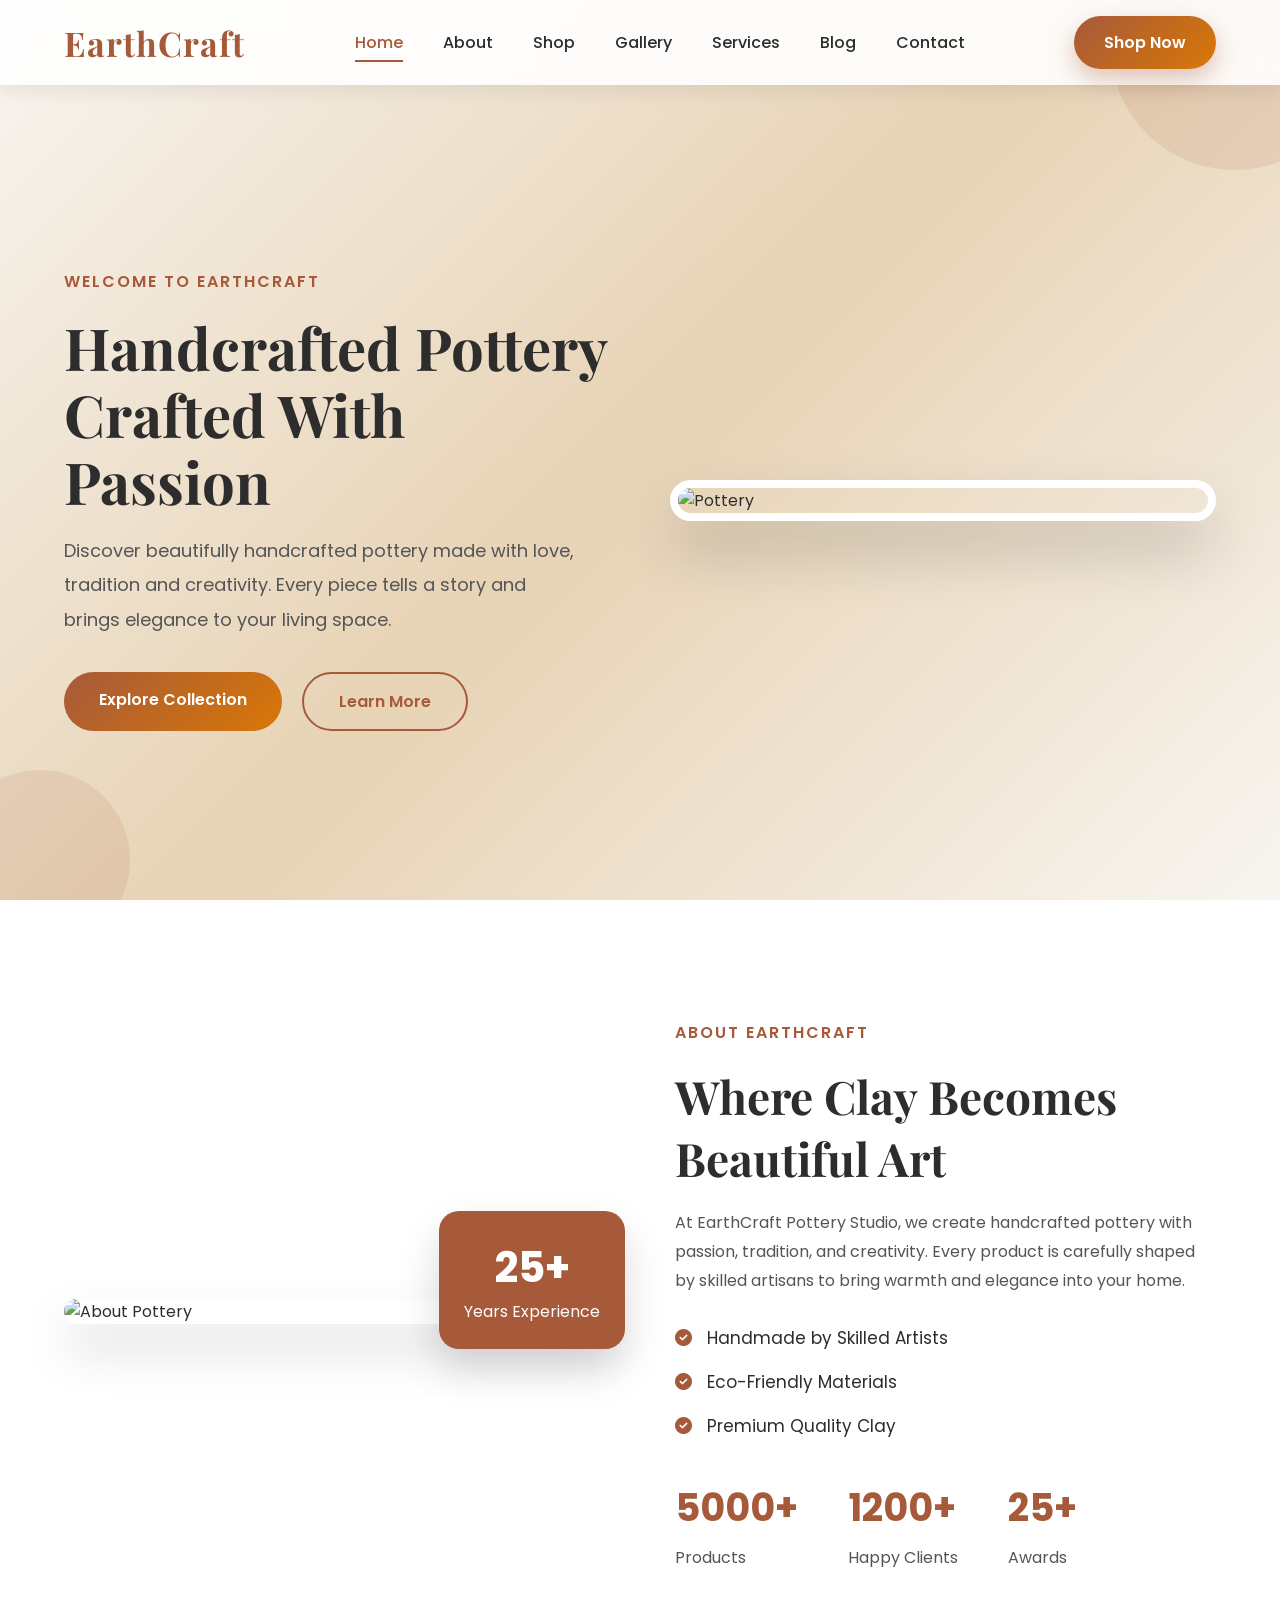
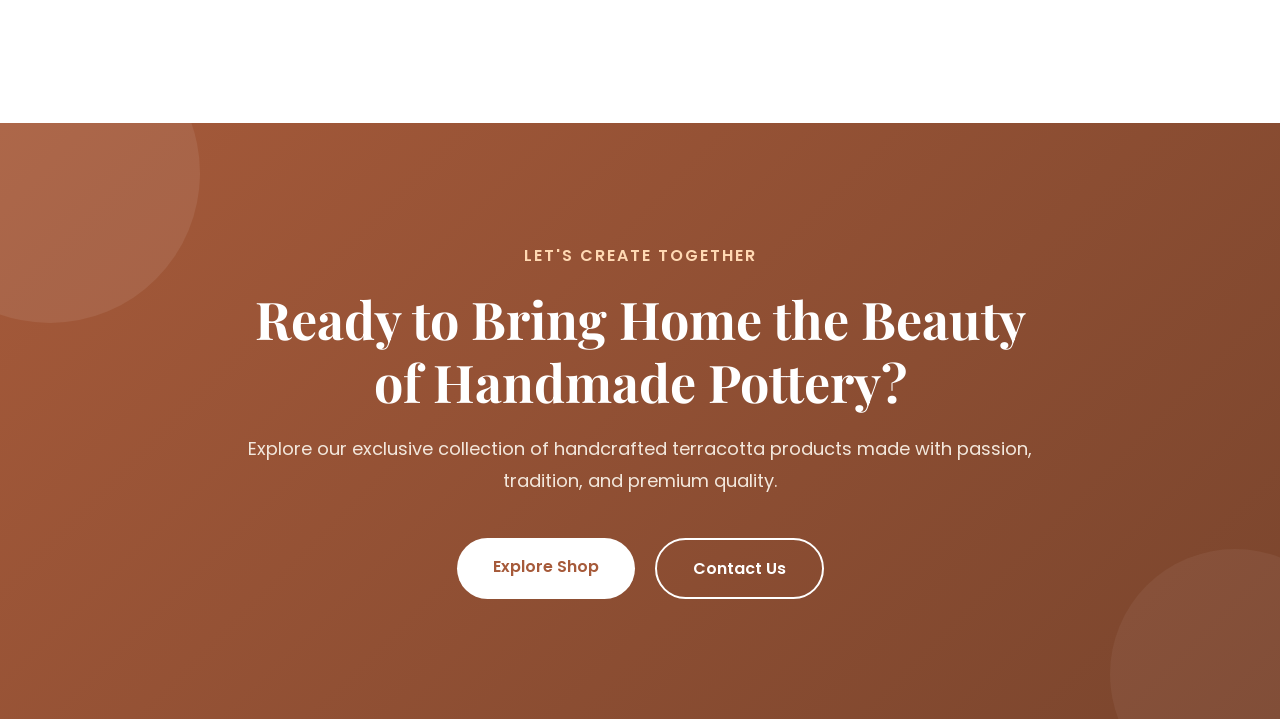
==== index.html @ 841eb330 "Rename temp to index" ====
<!DOCTYPE html>
<html lang="en">

<head>

<meta charset="UTF-8">

<meta name="viewport" content="width=device-width, initial-scale=1.0">

<title>EarthCraft Pottery Studio</title>

<!-- Google Font -->

<link rel="preconnect" href="https://fonts.googleapis.com">

<link rel="preconnect" href="https://fonts.gstatic.com" crossorigin>

<link href="https://fonts.googleapis.com/css2?family=Playfair+Display:wght@400;600;700;800&family=Poppins:wght@300;400;500;600;700&display=swap" rel="stylesheet">

<!-- Font Awesome -->

<link rel="stylesheet" href="https://cdnjs.cloudflare.com/ajax/libs/font-awesome/6.7.2/css/all.min.css">

<!-- CSS -->

<link rel="stylesheet" href="css/style.css">

<link rel="stylesheet" href="css/animation.css">

<link rel="stylesheet" href="css/responsive.css">

</head>

<body>

<header>

    <div class="container">

        <nav class="navbar">
            <div class="logo">

                <a href="#">EarthCraft</a>

            </div>

            <!-- Menu -->

            <ul class="nav-menu">

                <li><a href="#" class="active">Home</a></li>

                <li><a href="about.html">About</a></li>

                <li><a href="shop.html">Shop</a></li>

                <li><a href="gallery.html">Gallery</a></li>

                <li><a href="services.html">Services</a></li>

                <li><a href="blog.html">Blog</a></li>

                <li><a href="contact.html">Contact</a></li>

            </ul>

            <!-- Button -->
<!-- Mobile Menu Icon -->

<div class="menu-toggle">

    <i class="fa-solid fa-bars"></i>

</div>
            <a href="#" class="nav-btn">

                Shop Now

            </a>

        </nav>

    </div>

</header>

<section class="hero">

    <div class="container">

        <div class="hero-content">

            <div class="hero-text">

                <span>Welcome To EarthCraft</span>

                <h1>
                    Handcrafted Pottery
                    <br>
                    Crafted With Passion
                </h1>

                <p>
                    Discover beautifully handcrafted pottery made with love,
                    tradition and creativity. Every piece tells a story and
                    brings elegance to your living space.
                </p>

                <div class="hero-btns">

                    <a href="#" class="btn-one">Explore Collection</a>

                    <a href="#" class="btn-two">Learn More</a>

                </div>

            </div>

            <div class="hero-image">

                <img src="images/pottery.png" alt="Pottery">

            </div>

        </div>

    </div>

    <div class="circle one"></div>

    <div class="circle two"></div>

</section>
<!--==================== ABOUT START ====================-->

<section class="about">

    <div class="container">

        <div class="about-container">

            <!-- Image -->

            <div class="about-image">

                <img src="images/about.jpg" alt="About Pottery">

                <div class="experience">

                    <h2>25+</h2>

                    <p>Years Experience</p>

                </div>

            </div>

            <!-- Content -->

            <div class="about-content">

                <span>About EarthCraft</span>

                <h2>Where Clay Becomes Beautiful Art</h2>

                <p>
                    At EarthCraft Pottery Studio, we create handcrafted pottery
                    with passion, tradition, and creativity. Every product is
                    carefully shaped by skilled artisans to bring warmth and
                    elegance into your home.
                </p>

                <div class="about-list">

                    <div><i class="fa-solid fa-circle-check"></i> Handmade by Skilled Artists</div>

                    <div><i class="fa-solid fa-circle-check"></i> Eco-Friendly Materials</div>

                    <div><i class="fa-solid fa-circle-check"></i> Premium Quality Clay</div>

                </div>

                <div class="about-stats">

                    <div>

                        <h3>5000+</h3>

                        <p>Products</p>

                    </div>

                    <div>

                        <h3>1200+</h3>

                        <p>Happy Clients</p>

                    </div>

                    <div>

                        <h3>25+</h3>

                        <p>Awards</p>

                    </div>

                </div>

            </div>

        </div>

    </div>

</section>

<!--==================== ABOUT END ====================-->
<!--==================== CTA START ====================-->

<section class="cta">

    <div class="container">

        <div class="cta-content">

            <span>Let's Create Together</span>

            <h2>
                Ready to Bring Home the Beauty of Handmade Pottery?
            </h2>

            <p>
                Explore our exclusive collection of handcrafted terracotta
                products made with passion, tradition, and premium quality.
            </p>

            <div class="cta-buttons">

                <a href="shop.html" class="cta-btn primary-btn">
                    Explore Shop
                </a>

                <a href="contact.html" class="cta-btn secondary-btn">
                    Contact Us
                </a>

            </div>

        </div>

    </div>

</section>

<!--==================== CTA END ====================-->


<script src="js/script.js"></script>

</body>

</html>
---- css/style.css ----
/* Google Font */
header{
position:fixed;
top:0;
left:0;
width:100%;
background:rgba(255,255,255,.90);
backdrop-filter:blur(12px);
box-shadow:0 5px 20px rgba(0,0,0,.08);
z-index:999;

}

.navbar{
height:85px;
display:flex;
justify-content:space-between;
align-items:center;

}

.logo a{
font-size:34px;
font-weight:700;
font-family:'Playfair Display',serif;
color:#A65A3A;
letter-spacing:1px;

}

.nav-menu{
display:flex;
gap:40px;
}

.nav-menu li a{
position:relative;
font-size:16px;
font-weight:500;
color:#2D2D2D;
transition:.4s;
}

.nav-menu li a:hover{
color:#A65A3A;

}

.nav-menu li a::after{
content:"";
position:absolute;
left:0;
bottom:-8px;
width:0;
height:2px;
background:#A65A3A;
transition:.4s;
}

.nav-menu li a:hover::after,
.nav-menu .active::after{

width:100%;
}

.active{
color:#A65A3A !important;
}

.nav-btn{
padding:14px 30px;
background:linear-gradient(135deg,#A65A3A,#D97706);
color:white;
border-radius:50px;
font-weight:600;
transition:.4s;
box-shadow:0 10px 25px rgba(166,90,58,.35);
}

.nav-btn:hover{

transform:translateY(-4px);
box-shadow:0 18px 40px rgba(166,90,58,.45);

}


*{
margin:0;
padding:0;
box-sizing:border-box;
}

html{
scroll-behavior:smooth;
}

body{
font-family:'Poppins',sans-serif;
background:#F8F5F0;
color:#2D2D2D;
overflow-x:hidden;

}
img{
width:100%;
display:block;
}
a{
text-decoration:none;
}
ul{
list-style:none;
}

.hero{

min-height:100vh;
display:flex;
align-items:center;
background:linear-gradient(135deg,#F8F5F0,#E7D3B5, #F8F5F0);
position:relative;
overflow:hidden;
padding-top:100px;
}

.hero-content{
display:flex;
justify-content:space-between;
align-items:center;
gap:60px;

}

.hero-text{
flex:1;
animation:fadeUp 1.2s ease;

}

.hero-text span{
color:#A65A3A;
font-weight:600;
letter-spacing:2px;
text-transform:uppercase;
}

.hero-text h1{
font-size:58px;
font-family:'Playfair Display',serif;
margin:20px 0;
line-height:1.15;
color:#2D2D2D;

}

.hero-text p{
font-size:18px;
line-height:1.9;
color:#555;
margin-bottom:35px;
max-width:520px;

}

.hero-btns{
display:flex;
gap:20px;
}

.btn-one{
padding:15px 35px;
background:linear-gradient(135deg,#A65A3A,#D97706);
color:#fff;
border-radius:50px;
transition:.4s;
font-weight:600;

}

.btn-one:hover{

transform:translateY(-8px);
box-shadow:0 15px 35px rgba(166,90,58,.35);

}

.btn-two{

padding:15px 35px;
border:2px solid #A65A3A;
color:#A65A3A;
border-radius:50px;
transition:.4s;
font-weight:600;

}

.btn-two:hover{

background:#A65A3A;
transform:translateY(-8px);
color:#fff;

}

.hero-image{
flex:1;

}

.hero-image img{
max-width:580px;
border-radius:25px;
box-shadow:0 30px 60px rgba(0,0,0,.18);
border:8px solid white;
transition:.5s;
animation:float 4s ease-in-out infinite;
}

.hero-image img:hover{

transform:scale(1.05) rotate(-2deg);

}

.circle{

position:absolute;
border-radius:50%;
background:rgba(166,90,58,.12);

}

.one{

width:250px;
height:250px;
top:-80px;
right:-80px;

}

.two{

width:180px;
height:180px;
bottom:-50px;
left:-50px;

}

/*==========================
ABOUT
===========================*/

.about{

padding:120px 0;
background:#fff;

}

.about-container{
display:flex;
align-items:center;
justify-content:space-between;
gap:70px;

}

.about-image{
flex:1;
position:relative;

}

.about-image img{
border-radius:25px;
box-shadow:0 25px 50px rgba(0,0,0,.15);
transition:.5s;

}

.about-image img:hover{
transform:scale(1.03);

}

.experience{
position:absolute;
bottom:-25px;
right:-20px;
background:#A65A3A;
color:#fff;
padding:25px;
border-radius:20px;
text-align:center;
box-shadow:0 20px 40px rgba(0,0,0,.15);
animation:float 4s ease-in-out infinite;

}

.experience h2{
font-size:42px;

}

.about-content{
flex:1;

}

.about-content span{
color:#A65A3A;
font-weight:600;
letter-spacing:2px;
text-transform:uppercase;

}

.about-content h2{
font-size:46px;
margin:20px 0;
font-family:'Playfair Display',serif;

}

.about-content p{
line-height:1.8;
color:#555;
margin-bottom:30px;

}

.about-list div{
margin-bottom:18px;
font-size:17px;

}

.about-list i{
color:#A65A3A;
margin-right:10px;

}

.about-stats{
display:flex;
gap:50px;
margin-top:40px;

}

.about-stats h3{
font-size:38px;
color:#A65A3A;

}

.about-stats p{ 
margin-top:8px;

}

/*==========================
CATEGORY
===========================*/

.category{

padding:120px 0;
background:#F8F5F0;

}

.section-title{
text-align:center;
margin-bottom:60px;

}

.section-title span{
color:#A65A3A;
font-weight:600;
letter-spacing:2px;
text-transform:uppercase;

}

.section-title h2{
font-size:46px;
font-family:'Playfair Display',serif;
margin:15px 0;
color:#2D2D2D;

}

.section-title p{
max-width:650px;
margin:auto;
color:#666;
line-height:1.8;

}

.category-container{
display:grid;
grid-template-columns:repeat(4,1fr);
gap:30px;

}

.category-card{
background:#fff;
border-radius:20px;
overflow:hidden;
box-shadow:0 15px 35px rgba(0,0,0,.08);
transition:.4s;

}

.category-card:hover{
transform:translateY(-12px);
box-shadow:0 25px 45px rgba(0,0,0,.15);

}

.category-image{
overflow:hidden;

}

.category-image img{
height:270px;
width:100%;
object-fit:cover;
transition:.5s;

}

.category-card:hover img{
transform:scale(1.1);

}

.category-content{
padding:25px;
text-align:center;

}

.category-content h3{
font-size:24px;
margin-bottom:15px;
font-family:'Playfair Display',serif;

}

.category-content a{
color:#A65A3A;
font-weight:600;
transition:.3s;

}

.category-content a:hover{
letter-spacing:1px;

}
.container{
width:90%;
max-width:1300px;
margin:auto;

}
/*==========================
ABOUT BANNER
===========================*/

.about-banner{

height:500px;
background:url("../images/about-banner.jpg");
background-size:cover;
background-position:center;
position:relative;
display:flex;
align-items:center;
justify-content:center;
margin-top:85px;

}

.overlay{

position:absolute;
top:0;
left:0;
width:100%;
height:100%;
background:rgba(0,0,0,.45);

}

.banner-content{
position:relative;
text-align:center;
z-index:2;

}

.banner-content h1{
font-size:70px;
font-family:'Playfair Display',serif;
color:#fff;
margin-bottom:15px;

}

.banner-content p{
color:#fff;
font-size:18px;

}

.banner-content span{
margin:0 12px;
color:#D9A066;

}

/*==========================
OUR STORY
===========================*/

.our-story{

padding:120px 0;
background:#fff;

}

.story-container{

display:flex;
align-items:center;
justify-content:space-between;
margin-top: 40px;
gap:70px;

}

.story-image{

flex:1;
position:relative;

}

.story-image img{
width:100%;
border-radius:25px;
box-shadow:0 25px 50px rgba(0,0,0,.15);
transition:.5s;
height: 600;
object-fit: cover;

}

.story-image img:hover{
transform:scale(1.03);

}

.experience-box{
position:absolute;
bottom:-25px;
right:-20px;
background:#A65A3A;
color:#fff;
padding:30px;
border-radius:20px;
text-align:center;
box-shadow:0 20px 40px rgba(0,0,0,.18);
animation:float 4s ease-in-out infinite;

}

.experience-box h2{
font-size:45px;
margin-bottom:5px;

}

.story-content{
flex:1;
 background:transparent;

}

.story-content span{
color:#A65A3A;
font-weight:600;
letter-spacing:2px;
text-transform:uppercase;

}

.story-content h2{
font-size:52px;
font-family:'Playfair Display',serif;
margin:20px 0;
line-height:1.2;

}

.story-content p{
font-size:17px;
line-height:1.9;
color:#555;
margin-bottom:20px;

}

.story-list{
margin:30px 0;

}

.story-list div{
margin-bottom:15px;
font-size:17px;

}

.story-list i{
color:#A65A3A;
margin-right:10px;

}

.story-btn{
display:inline-block;
margin-top:20px;
padding:16px 38px;
background:linear-gradient(135deg,#A65A3A,#D97706);
color:#fff;
border-radius:50px;
font-weight:600;
transition:.4s;

}

.story-btn:hover{
transform:translateY(-6px);
box-shadow:0 18px 35px rgba(166,90,58,.35);

}

/*==========================
WHY CHOOSE US
===========================*/

.why-us{

padding:120px 0;
background:#F8F5F0;

}

.why-container{
display:grid;
grid-template-columns:repeat(4,1fr);
gap:30px;
margin-top:60px;

}

.why-card{

background:#fff;
padding:40px 30px;
border-radius:20px;
text-align:center;
box-shadow:0 15px 40px rgba(0,0,0,.08);
transition:.4s;

}

.why-card:hover{
transform:translateY(-10px);
box-shadow:0 25px 45px rgba(0,0,0,.15);

}

.why-card i{

font-size:50px;
color:#A65A3A;
margin-bottom:25px;
transition:.4s;

}

.why-card:hover i{
transform:rotate(12deg) scale(1.15);

}

.why-card h3{

font-size:24px;
font-family:'Playfair Display',serif;
margin-bottom:15px;

}

.why-card p{
color:#666;
line-height:1.8;

}
/*==========================
OUR JOURNEY
===========================*/

.journey{
padding:120px 0;
background:#fff;

}

.timeline{
max-width:900px;
margin:70px auto 0;
border-left:4px solid #A65A3A;
padding-left:40px;

}

.timeline-item{
position:relative;
margin-bottom:60px;

}

.timeline-item::before{

content:"";
position:absolute;
left:-52px;
top:12px;
width:22px;
height:22px;
background:#A65A3A;
border:5px solid #F8F5F0;
border-radius:50%;

}

.year{

display:inline-block;
background:#A65A3A;
color:white;
padding:10px 22px;
border-radius:40px;
font-weight:600;
margin-bottom:20px;

}

.content{

background:#F8F5F0;
padding:30px;
border-radius:20px;
box-shadow:0 10px 30px rgba(0,0,0,.08);
transition:.4s;

}

.content:hover{
transform:translateX(10px);
box-shadow:0 18px 40px rgba(0,0,0,.15);

}

.content h3{

font-size:28px;
font-family:'Playfair Display',serif;
margin-bottom:15px;

}

.content p{
line-height:1.8;
color:#555;
}

/*==========================
TEAM
===========================*/

.team{

padding:120px 0;
background:#F8F5F0;

}

.team-container{
display:grid;
grid-template-columns:repeat(3,1fr);
gap:35px;
margin-top:60px;

}

.team-card{

background:#fff;
border-radius:20px;
overflow:hidden;
box-shadow:0 15px 35px rgba(0,0,0,.08);
transition:.4s;

}

.team-card:hover{
transform:translateY(-12px);

}

.team-image{
overflow:hidden;

}

.team-image img{
width:100%;
height:400px;
object-fit:cover;
transition:.5s;

}

.team-card:hover img{
transform:scale(1.08);

}

.team-content{
padding:30px;
text-align:center;

}

.team-content h3{
font-size:28px;
font-family:'Playfair Display',serif;
margin-bottom:10px;

}

.team-content p{
color:#A65A3A;
font-weight:600;

}

/*==========================
COUNTER
===========================*/

.counter{

padding:100px 0;
background:linear-gradient(135deg,#A65A3A,#7A452D);

}

.counter-container{
display:grid;
grid-template-columns:repeat(4,1fr);
gap:30px;

}

.counter-box{

background:rgba(255,255,255,.10);
backdrop-filter:blur(12px);
border:1px solid rgba(255,255,255,.20);
border-radius:20px;
padding:40px 20px;
text-align:center;
transition:.4s;

}

.counter-box:hover{
transform:translateY(-10px);
background:rgba(255,255,255,.15);

}

.counter-box i{
font-size:42px;
color:#fff;
margin-bottom:20px;

}

.counter-box h2{
font-size:52px;
color:#fff;
font-family:'Playfair Display',serif;
margin-bottom:10px;

}

.counter-box p{
color:#fff;
font-size:18px;

}

/*==========================
TESTIMONIALS
===========================*/

.testimonials{
padding:120px 0;
background:#F8F5F0;

}

.testimonial-container{

display:grid;
grid-template-columns:repeat(3,1fr);
gap:30px;
margin-top:60px;

}

.testimonial-card{
background:#fff;
padding:35px;
border-radius:20px;
box-shadow:0 15px 35px rgba(0,0,0,.08);
transition:.4s;

}

.testimonial-card:hover{
transform:translateY(-10px);
box-shadow:0 25px 45px rgba(0,0,0,.15);

}

.stars{
margin-bottom:20px;

}

.stars i{

color:#F4B400;
margin-right:4px;

}

.testimonial-card p{
line-height:1.8;
color:#555;
margin-bottom:25px;
font-style:italic;

}

.client h3{

font-size:22px;
font-family:'Playfair Display', serif;
margin-bottom:5px;

}

.client span{
color:#A65A3A;
font-weight:600;

}
/*==========================
CTA
===========================*/

.cta{

padding:120px 0;
background:linear-gradient(135deg,#A65A3A,#7A452D);
text-align:center;
position:relative;
overflow:hidden;

}

.cta::before{
content:"";
position:absolute;
width:300px;
height:300px;
background:rgba(255,255,255,.08);
border-radius:50%;
top:-100px;
left:-100px;

}

.cta::after{

content:"";
position:absolute;
width:250px;
height:250px;
background:rgba(255,255,255,.05);
border-radius:50%;
bottom:-80px;
right:-80px;

}

.cta-content{
position:relative;
z-index:2;
max-width:800px;
margin:auto;

}

.cta-content span{
color:#FFD9B3;
font-weight:600;
letter-spacing:2px;
text-transform:uppercase;

}

.cta-content h2{
font-size:52px;
color:#fff;
margin:20px 0;
font-family:'Playfair Display',serif;
line-height:1.2;

}

.cta-content p{
color:#F3E8DD;
font-size:18px;
line-height:1.8;
margin-bottom:40px;

}
.cta-buttons{
display:flex;
justify-content:center;
gap:20px;
flex-wrap:wrap;
}

.cta-btn{
padding:16px 36px;
border-radius:50px;
font-weight:600;
text-decoration:none;
transition:.4s;

}

.primary-btn{
background:#fff;
color:#A65A3A;

}

.primary-btn:hover{
background:#F8F5F0;
transform:translateY(-5px);

}

.secondary-btn{
border:2px solid #fff;
color:#fff;

}

.secondary-btn:hover{
background:#fff;
color:#A65A3A;
transform:translateY(-5px);

}
/*==========================
MOBILE MENU
===========================*/

.menu-toggle{
display:none;
font-size:28px;
color:#2d2d2d;
cursor:pointer;
z-index:1001;

}

@media(max-width:768px){
.navbar{
justify-content:space-between;
align-items:center;
position:relative;

}

.nav-menu{
position:absolute;
top:100%;
left:0;

width:100%;
background:#ffffff;
flex-direction:column;
align-items:center;
padding:25px 0;
gap:20px;
box-shadow:0 15px 35px rgba(0,0,0,.1);
display:none;
}
.nav-menu.active{
display:flex;
animation:slideDown .4s ease;
}

.menu-toggle{
display:block;

}
.nav-btn{
display:none;
}
}
/*==========================
FOOTER
===========================*/

.footer{

background:#1F1A17;

padding:90px 0 25px;

color:#fff;

}

.footer-container{

display:grid;

grid-template-columns:2fr 1fr 1fr 1.5fr;

gap:50px;

}

.footer-box h2,
.footer-box h3{

font-family:'Playfair Display',serif;

margin-bottom:22px;

color:#fff;

}

.footer-box p{

color:#cfcfcf;

line-height:1.8;

margin-bottom:15px;

}

.footer-box ul{
list-style:none;
padding:0;
}
.footer-box ul li{
margin-bottom:12px;
}
.footer-box ul li a{
text-decoration:none;
color:#cfcfcf;
transition:.3s;
}
.footer-box ul li a:hover{
color:#D8A56D;
padding-left:6px;
}
.footer-contact i{
margin-right:10px;
color:#D8A56D;
}
.newsletter{
display:flex;
margin:20px 0;
}
.newsletter input{
flex:1;
padding:14px;
border:none;
outline:none;
border-radius:8px 0 0 8px;
}
.newsletter button{
padding:14px 20px;
border:none;
background:#A65A3A;
color:#fff;
cursor:pointer;
border-radius:0 8px 8px 0;
transition:.3s;
}
.newsletter button:hover{
background:#8B472A;
}
.social-icons{
display:flex;
gap:12px;
margin-top:20px;
}
.social-icons a{
width:42px;
height:42px;
display:flex;
justify-content:center;
align-items:center;
border-radius:50%;
background:#2E2723;
color:#fff;
transition:.3s;

}

.social-icons a:hover{
background:#A65A3A;
transform:translateY(-5px);

}

.footer hr{
border:1px solid #3a312c;
margin:50px 0 25px;

}

.footer-bottom{
text-align:center;
color:#bcbcbc;

}

/*=========================================
SHOP BANNER
=========================================*/

.shop-banner{

     height:350px;
    background:url("../images/banner/shop-banner.jpg") center/cover no-repeat;
    display:flex;
    align-items:center;
    justify-content:center;
    position:relative;
}

.shop-banner .overlay{

    position: absolute;
inset: 0;
    top: 0;

    left: 0;

    width: 100%;

    height: 100%;

    background: rgba(0,0,0,.55);

}

.shop-banner .banner-content{

    position: relative;

    z-index: 2;

    text-align: center;

    color: #fff;

}

.shop-banner .banner-content h1{

    font-size: 55px;

    font-family: 'Playfair Display', serif;

    margin-bottom: 15px;

}

.shop-banner .banner-content p{

    font-size: 18px;

    letter-spacing: 1px;

}
.shop-banner .banner-content span{
    color: #D8A56D;
    margin: 0 8px;
}

/*========================================
SHOP FILTER=========================================*/
.shop-filter{
    padding: 70px 0;
    background: #F8F5F0;
}
.filter-wrapper{
    display: flex;
    justify-content: space-between;
    align-items: center;
    gap: 30px;
    flex-wrap: wrap;
}

/* Search Box */
.search-box{
    position: relative;
    width: 380px;
}
.search-box input{
    width: 100%;
    padding: 16px 55px 16px 20px;
    border: 2px solid #e5e5e5;
    border-radius: 50px;
    outline: none;
    font-size: 16px;
    transition: .3s;
    background: #fff;
}
.search-box input:focus{
    border-color: #A65A3A;
}
.search-box i{
    position: absolute;
    right: 20px;
    top: 50%;
    transform: translateY(-50%);
    color: #A65A3A;
    font-size: 18px;

}


/* Category Buttons */

.category-filter{

    display: flex;
    gap: 15px;
    flex-wrap: wrap;
}
.category-filter button{
    padding: 12px 25px;
    border: none;
    background: #fff;
    color: #444;
    border-radius: 50px;
    cursor: pointer;
    font-size: 15px;
    font-weight: 500;
    transition: .3s;
    box-shadow: 0 8px 20px rgba(0,0,0,.08);

}

.category-filter button:hover{

    background: #A65A3A;
    color: #fff;
    transform: translateY(-3px);

}

.category-filter button.active{
    background: #A65A3A;
    color:black;

}
/*=============================
PRODUCT SECTION
=============================*/
.container{
    width:90%;
    max-width:1200px;
    margin:auto;
}

.products{
    padding:100px 0;
    background:#fff;
}

.product-grid{
    display:grid;
       grid-template-columns:repeat(4,1fr);
    gap:30px;
    align-items:stretch;
}

.product-card{
    background:#fff;
    border-radius:20px;
    overflow:hidden;
    box-shadow:0 10px 30px rgba(0,0,0,0.08);
    display:flex;
    flex-direction:column;
    height:100%;
    transition:0.4s;
    width: 100%;
}

.product-card:hover{
    transform:translateY(-8px);
}

.product-image{
    width:100%;
    height:280px;
    overflow:hidden;
}

.product-image img{
    width:100%;
    height:100%;
    object-fit:cover;
    display:block;
}

.product-icons{
    position: absolute;
    top: 15px;
    right: -60px;
    display: flex;
    flex-direction: column;
    gap: 10px;
    transition: .4s;
}
.product-card:hover .product-icons{
    right: 15px;
}

.product-content{
    padding:20px;
    display:flex;
    flex-direction:column;
    flex:1;
}

.product-content h3{
    font-size:20px;
    margin-bottom:10px;
}

.product-content p{
    color:#777;
    margin-bottom:15px;
}

.rating{
    margin-bottom:15px;
    color:#f4b400;
}

.price{
    display:flex;
    gap:12px;
    align-items:center;
    margin-top:auto;
    margin-bottom:20px;
}

.new-price{
    font-size:22px;
    color:#A65A3A;
    font-weight:700;
}

.product-icons a{
    width: 42px;
    height: 42px;
    background: #fff;
    border-radius: 50%;
    display: flex;
    justify-content: center;
    align-items: center;
    color: #A65A3A;
    text-decoration: none;
    box-shadow: 0 5px 15px rgba(0,0,0,.15);
    transition: .3s;
}

.product-icons a:hover{
    background: #A65A3A;
    color: #fff;
}

.old-price{
    text-decoration:line-through;
    color:#999;
}

.cart-btn{
    width:100%;
    padding:14px;
    border:none;
    background:#A65A3A;
    color:#fff;
    border-radius:40px;
    cursor:pointer;
}

/*=========================
CART ICON
=========================*/

.cart-icon{

    position:relative;

    cursor:pointer;

    font-size:24px;

    color:#A65A3A;

}

#cart-count{

    position:absolute;

    top:-10px;

    right:-10px;

    width:22px;

    height:22px;

    border-radius:50%;

    background:red;

    color:#fff;

    display:flex;

    justify-content:center;

    align-items:center;

    font-size:12px;

}


/*=========================
CART SIDEBAR
=========================*/

.cart-sidebar{

    position:fixed;

    top:0;

    right:-420px;

    width:400px;

    height:100vh;

    background:#fff;

    box-shadow:-5px 0 20px rgba(0,0,0,.2);

    transition:0.4s;

    z-index:9999;

    display:flex;

    flex-direction:column;

}

.cart-sidebar.active{

    right:0;

}

.cart-header{

    display:flex;

    justify-content:space-between;

    align-items:center;

    padding:25px;

    border-bottom:1px solid #ddd;

}

.cart-header i{

    cursor:pointer;

    font-size:24px;

}

.cart-items{

    flex:1;

    overflow-y:auto;

    padding:20px;

}

.empty-cart{

    text-align:center;

    color:#777;

    margin-top:100px;

}

.cart-footer{

    padding:25px;

    border-top:1px solid #ddd;

}

.checkout-btn{

    width:100%;

    padding:15px;

    border:none;

    background:#A65A3A;

    color:#fff;

    border-radius:40px;

    cursor:pointer;

    margin-top:20px;

}

/*=========================
CART ITEM
=========================*/

.cart-item{

    display:flex;

    gap:15px;

    align-items:center;

    margin-bottom:20px;

    border-bottom:1px solid #eee;

    padding-bottom:15px;

}

.cart-item img{

    width:80px;

    height:80px;

    object-fit:cover;

    border-radius:10px;

}

.cart-details{

    flex:1;

}

.cart-details h4{

    font-size:16px;

    margin-bottom:5px;

}

.qty-box{

    display:flex;

    align-items:center;

    gap:10px;

    margin-top:10px;

}

.qty-box button{

    width:28px;

    height:28px;

    border:none;

    background:#A65A3A;

    color:#fff;

    border-radius:5px;

    cursor:pointer;

}

.remove-btn{

    border:none;

    background:none;

    color:red;

    cursor:pointer;

    font-size:18px;

}
/*==============================
  TOAST NOTIFICATION
==============================*/

.toast{

    position: fixed;
    top: 30px;
    right: -400px;

    background: #2e7d32;
    color: white;

    padding: 15px 22px;

    border-radius: 8px;

    display: flex;
    align-items: center;
    gap: 10px;

    box-shadow: 0 10px 25px rgba(0,0,0,.2);

    transition: .4s;

    z-index: 99999;

}

.toast.show{

    right:30px;

}

.toast i{

    font-size:20px;

}

/*=========================================
QUICK VIEW MODAL
=========================================*/

.quick-view{

    position: fixed;
    inset: 0;
    background: rgba(0,0,0,.65);

    display: flex;
    justify-content: center;
    align-items: center;

    opacity: 0;
    visibility: hidden;

    transition: .4s;
    z-index: 999999;

}

.quick-view.active{

    opacity: 1;
    visibility: visible;

}

.quick-view-content{

    width: 900px;
    max-width: 95%;

    background: #fff;

    border-radius: 20px;

    display: grid;
    grid-template-columns: 1fr 1fr;

    overflow: hidden;

    transform: scale(.8);

    transition: .4s;

}

.quick-view.active .quick-view-content{

    transform: scale(1);

}

.quick-image{

    background: #f8f5f0;

}

.quick-image img{

    width: 100%;
    height: 100%;
    object-fit: cover;
    display: block;

}

.quick-details{

    padding: 40px;

}

.quick-details h2{

    font-size: 32px;
    margin-bottom: 15px;

}

.quick-details h3{

    color: #A65A3A;
    font-size: 28px;
    margin: 20px 0;

}

.quick-details p{

    color: #666;
    line-height: 1.8;
    margin-bottom: 30px;

}

.close-view{

    position: absolute;

    top: 20px;
    right: 30px;

    font-size: 35px;

    cursor: pointer;

    color: #A65A3A;

    font-weight: bold;

}

.wishlist-btn{

    color:#555;
    transition:.3s;

}

.wishlist-btn.active{

    color:#e63946;

}

.wishlist-btn:hover{

    color:#e63946;
    transform:scale(1.2);

}

/*==============================
WISHLIST ICON
==============================*/

.wishlist-icon{

    position:relative;
    cursor:pointer;
    margin-left:20px;
    color:#A65A3A;
    font-size:24px;

}

#wishlist-count{

    position:absolute;
    top:-10px;
    right:-10px;

    width:20px;
    height:20px;

    border-radius:50%;

    background:#e63946;

    color:#fff;

    font-size:12px;

    display:flex;
    align-items:center;
    justify-content:center;

}

.no-product{

display:none;
text-align:center;
padding:60px 20px;
width:100%;

}

.no-product h2{

font-size:32px;
margin-bottom:10px;

}

.no-product p{

color:#777;

}

/*==================== LIGHTBOX ====================*/

.lightbox{

position:fixed;
top:0;
left:0;
width:100%;
height:100%;
background:rgba(0,0,0,.9);

display:flex;

justify-content:center;

align-items:center;

opacity:0;

visibility:hidden;

transition:.3s;

z-index:9999;

}

.lightbox.active{

opacity:1;

visibility:visible;

}

.lightbox img{

max-width:85%;

max-height:85%;

border-radius:10px;

}

.close-lightbox,
.prev-image,
.next-image{

position:absolute;

color:#fff;

font-size:40px;

cursor:pointer;

user-select:none;

}

.close-lightbox{

top:20px;

right:40px;

}

.prev-image{

left:30px;

}

.next-image{

right:30px;

}
/*==================== ADD TO CART BUTTON ====================*/

.add-cart{

width:100%;
padding:12px 20px;
margin-top:15px;

background:#8B5E3C;
color:#fff;

border:none;
border-radius:8px;

font-size:16px;
font-weight:600;

cursor:pointer;

transition:.3s ease;

}

.add-cart:hover{

background:#6f472c;

transform:translateY(-2px);

box-shadow:0 10px 20px rgba(0,0,0,.15);

}

.add-cart:active{

transform:scale(.98);

}

.wishlist-sidebar{
    position: fixed;
    right: -400px;
    top: 0;
    width: 350px;
    height: 100%;
    transition: 0.3s;
}

.wishlist-sidebar.active{
    right: 0;
}

/*==================== WISHLIST SIDEBAR ====================*/

.wishlist-sidebar{
    position: fixed;
    top: 0;
    right: -380px;
    width: 360px;
    height: 100vh;
    background: #fff;
    box-shadow: -5px 0 20px rgba(0,0,0,.15);
    transition: .4s ease;
    z-index: 9999;
    overflow-y: auto;
}

.wishlist-sidebar.active{
    right: 0;
}

.wishlist-header{
    display: flex;
    justify-content: space-between;
    align-items: center;
    padding: 20px;
    background: #8B5E3C;
    color: white;
}

.close-wishlist{
    font-size: 28px;
    cursor: pointer;
}

.wishlist-items{
    padding:20px;
}

.wishlist-item{
    display:flex;
    gap:15px;
    align-items:center;
    padding:15px 0;
    border-bottom:1px solid #eee;
}

.wishlist-item img{
    width:80px;
    height:80px;
    object-fit:cover;
    border-radius:8px;
}

.wishlist-item h4{
    font-size:16px;
    margin-bottom:5px;
}

.wishlist-item p{
    color:#8B5E3C;
    font-weight:600;
}

#closeWishlist{
    font-size: 34px;
    font-weight: 700;
    color: #fff;
    cursor: pointer;
    transition: all 0.3s ease;
    line-height: 1;
}

#closeWishlist:hover{
    color: #ffd700;
    transform: rotate(90deg) scale(1.1);
}

/*=========================================================
                    GALLERY HERO
=========================================================*/

.gallery-hero{

    width:100%;
    min-height:70vh;

    background:linear-gradient(rgba(0,0,0,.60),rgba(0,0,0,.60)),
    url("../images/gallery/gallery-banner.jpg") center/cover no-repeat;

    display:flex;
    justify-content:center;
    align-items:center;
    text-align:center;

    padding:120px 20px 80px;

}

.gallery-hero .container{

    max-width:900px;
    margin:auto;

}

.gallery-hero h1{

    font-size:60px;
    color:#ffffff;
    margin-bottom:20px;
    font-weight:700;

}

.gallery-hero p{

    font-size:20px;
    color:#f1f5f9;
    line-height:1.8;
    margin-bottom:35px;

}

.gallery-hero .btn{

    display:inline-block;

    padding:15px 35px;

    background:#8B5E3C;

    color:#ffffff;

    text-decoration:none;

    border-radius:50px;

    font-size:18px;

    font-weight:600;

    transition:0.4s;

}

.gallery-hero .btn:hover{

    background:#6b4427;

    transform:translateY(-5px);

    box-shadow:0 12px 25px rgba(0,0,0,.25);

}

/*==================== GALLERY FILTER ====================*/

.gallery-filter{

    padding:80px 0 40px;
    text-align:center;
    background:#fff;

}

.gallery-filter h2{

    font-size:38px;
    color:#5c3b24;
    margin-bottom:30px;

}

.filter-buttons{

    display:flex;
    justify-content:center;
    align-items:center;
    gap:15px;
    flex-wrap:wrap;

}

.filter-buttons button{

    padding:12px 28px;
    border:none;
    border-radius:50px;
    background:#f3f3f3;
    color:#333;
    font-size:16px;
    font-weight:600;
    cursor:pointer;
    transition:.3s;

}

.filter-buttons button:hover,
.filter-buttons button.active{

    background:#8B5E3C;
    color:#fff;
    transform:translateY(-3px);

}

/*==================== GALLERY GRID ====================*/

.gallery-section{

    padding:80px 0;

    background:#faf7f2;

}

.gallery-grid{

    display:grid;

    grid-template-columns:repeat(3,1fr);

    gap:30px;

}

.gallery-item{

    position:relative;

    overflow:hidden;

    border-radius:15px;

    cursor:pointer;

}

.gallery-item img{

    width:100%;

    height:320px;

    object-fit:cover;

    display:block;

    transition:.5s;

}

.gallery-overlay{

    position:absolute;

    inset:0;

    background:rgba(0,0,0,.55);

    display:flex;

    flex-direction:column;

    justify-content:center;

    align-items:center;

    opacity:0;

    transition:.4s;

    color:#fff;

    text-align:center;

}

.gallery-overlay h3{

    font-size:24px;

    margin-bottom:10px;

}

.gallery-overlay p{

    font-size:16px;

}

.gallery-item:hover img{

    transform:scale(1.1);

}

.gallery-item:hover .gallery-overlay{

    opacity:1;

}

/*==================== LIGHTBOX ====================*/

.lightbox{

    position:fixed;
    inset:0;

    background:rgba(0,0,0,.9);

    display:flex;
    justify-content:center;
    align-items:center;

    opacity:0;
    visibility:hidden;

    transition:.3s;

    z-index:9999;

}

.lightbox.active{

    opacity:1;
    visibility:visible;

}

.lightbox img{

    max-width:85%;
    max-height:85%;

    border-radius:12px;

}

.close-lightbox{

    position:absolute;

    top:25px;
    right:40px;

    font-size:45px;

    color:#fff;

    cursor:pointer;

    transition:.3s;

}

.close-lightbox:hover{

    color:#d4a373;
    transform:rotate(90deg);

}

.prev-image,
.next-image{

    position:absolute;

    top:50%;
    transform:translateY(-50%);

    font-size:50px;

    color:#fff;

    cursor:pointer;

    user-select:none;

    transition:.3s;

}

.prev-image{

    left:30px;

}

.next-image{

    right:30px;

}

.prev-image:hover,
.next-image:hover{

    color:#d4a373;

}
/*==================== GALLERY SEARCH ====================*/
.gallery-search{
    position: relative;
    max-width: 500px;
    margin: 40px auto;
}

.gallery-search i{
    position: absolute;
    left: 15px;
    top: 17px;
    font-size: 18px;
    color: red;
    z-index: 9999;
}

.gallery-search input{
    width: 100%;
    height: 50px;
    padding-left: 80px;
}
.gallery-search input{
    width:100%;
    height:55px;
    padding:0 20px 0 60px;
    border:2px solid #c19a6b;
    border-radius:50px;
    background:#fffaf5;
    font-size:16px;
    transition:.3s ease;
}

.gallery-search input:hover{
    box-shadow:0 10px 25px rgba(139,94,60,.15);
}

.gallery-search input:focus{
    border-color:#8b5e3c;
    box-shadow:0 0 15px rgba(139,94,60,.25);
}

.gallery-search i{
    color:#8b5e3c;
    transition:.3s;
}

.gallery-search:focus-within i{
    color:#d97706;
    transform:translateY(-50%) scale(1.15);
}

/*==================== FOOTER ====================*/

.footer{
    background:#2f1f14;
    color:#f8f5f0;
    padding:70px 0 25px;
    margin-top:80px;
}

.footer-container{
    display:grid;
    grid-template-columns:repeat(auto-fit,minmax(220px,1fr));
    gap:40px;
}

.footer-box h2,
.footer-box h3{
    color:#d4a373;
    margin-bottom:20px;
}

.footer-box p{
    color:#ddd;
    line-height:1.8;
    margin-bottom:10px;
}

.footer-box ul{
    list-style:none;
    padding:0;
}

.footer-box ul li{
    margin:12px 0;
}

.footer-box ul li a{
    color:#ddd;
    text-decoration:none;
    transition:.3s;
}

.footer-box ul li a:hover{
    color:#d4a373;
    padding-left:8px;
}

.social-icons{
    margin-top:20px;
}

.social-icons a{
    display:inline-flex;
    align-items:center;
    justify-content:center;
    width:42px;
    height:42px;
    background:#3c2b20;
    color:#fff;
    border-radius:50%;
    margin-right:10px;
    transition:.3s;
}

.social-icons a:hover{
    background:#d4a373;
    color:#2f1f14;
    transform:translateY(-5px);
}

.footer hr{
    border:none;
    border-top:1px solid rgba(255,255,255,.15);
    margin:40px 0 25px;
}

.footer-bottom{
    display:flex;
    justify-content:space-between;
    align-items:center;
    flex-wrap:wrap;
    gap:20px;
}

.payment-icons i{
    font-size:34px;
    color:#d4a373;
    margin-left:15px;
    transition:.3s;
}

.payment-icons i:hover{
    transform:scale(1.15);
    color:#fff;
}

/*==================== CHECKOUT ====================*/

.checkout{
    padding:100px 0;
    background:#f8f8f8;
}

.checkout h1{
    text-align:center;
    margin-bottom:50px;
    font-size:42px;
}

.checkout-wrapper{
    display:grid;
    grid-template-columns:2fr 1fr;
    gap:40px;
}

.billing,
.summary{
    background:#fff;
    padding:30px;
    border-radius:15px;
    box-shadow:0 10px 30px rgba(0,0,0,.08);
}

.billing h2,
.summary h2{
    margin-bottom:20px;
}

.billing input,
.billing textarea,
.billing select{
    width:100%;
    padding:15px;
    margin-bottom:18px;
    border:1px solid #ddd;
    border-radius:8px;
    outline:none;
    font-size:16px;
}

.billing textarea{
    height:120px;
    resize:none;
}

.order-item{
    display:flex;
    justify-content:space-between;
    margin:15px 0;
    border-bottom:1px solid #eee;
    padding-bottom:10px;
}

.summary h3{
    margin-top:20px;
    font-size:24px;
}

#placeOrder{
    width:100%;
    margin-top:25px;
    padding:15px;
    border:none;
    background:#8B4513;
    color:#fff;
    font-size:18px;
    border-radius:10px;
    cursor:pointer;
    transition:.3s;
}

#placeOrder:hover{
    background:#5e2f0d;
}

.price-row{
display:flex;
justify-content:space-between;
margin:15px 0;
}

.total{
font-size:22px;
margin-top:20px;
}

.coupon-box{
display:flex;
gap:10px;
margin:20px 0;
}

.coupon-box input{
flex:1;
padding:12px;
}

.coupon-box button{
padding:12px 20px;
background:#8B4513;
color:white;
border:none;
cursor:pointer;
}
.success-page{
    height:100vh;
    display:flex;
    flex-direction:column;
    justify-content:center;
    align-items:center;
    text-align:center;
    background:#f8f8f8;
}

.success-page h1{
    font-size:60px;
    color:green;
}

.success-page h2{
    margin:20px 0;
}

.success-page p{
    color:#555;
    margin-bottom:30px;
}

.success-page .btn{
    padding:15px 35px;
    background:#8B4513;
    color:#fff;
    text-decoration:none;
    border-radius:10px;
    transition:.3s;
}

.success-page .btn:hover{
    background:#5e2f0d;
}

.payment-method{
    background:#fff;
    padding:20px;
    border-radius:12px;
    margin:20px 0;
    box-shadow:0 5px 15px rgba(0,0,0,.08);
}

.payment-method h3{
    margin-bottom:15px;
}

.payment-method label{
    display:block;
    margin:12px 0;
    cursor:pointer;
    font-size:16px;
}

.payment-method input{
    margin-right:10px;
}

#downloadInvoice{
    padding: 15px 25px;
    background: #8B4513;
    color: white;
    border: none;
    border-radius: 8px;
    cursor: pointer;
    transition: 0.3s ease;
}

#downloadInvoice:hover{
    background: #6d3510;
    transform: translateY(-2px);
    box-shadow: 0 8px 20px rgba(0,0,0,0.2);
}
/*====================================
        TESTIMONIALS
=====================================*/

.testimonials{

    padding:100px 10%;

    background:#F8F5F0;

    text-align:center;

}

.section-title h2{

    font-size:40px;

    color:#A65A3A;

}

.section-title p{

    color:#666;

    margin:15px 0 50px;

}

.testimonial-slider{

    position:relative;

    max-width:700px;

    margin:auto;

}

.testimonial{

    display:none;

    background:#fff;

    padding:40px;

    border-radius:20px;

    box-shadow:0 15px 40px rgba(0,0,0,.1);

    animation:fade .6s ease;

}

.testimonial.active{

    display:block;

}

.testimonial img{

    width:100px;

    height:100px;

    border-radius:50%;

    object-fit:cover;

    border:4px solid #D97706;

    margin-bottom:20px;

}

.testimonial h3{

    color:#A65A3A;

    margin-bottom:10px;

}

.stars{

    font-size:20px;

    margin-bottom:20px;

}

.testimonial p{

    color:#555;

    line-height:1.8;

}

@keyframes fade{

    from{

        opacity:0;

        transform:translateY(20px);

    }

    to{

        opacity:1;

        transform:translateY(0);

    }

}

.testimonial-dots{

    margin-top:30px;

}

.dot{

    width:14px;

    height:14px;

    display:inline-block;

    margin:0 6px;

    background:#ccc;

    border-radius:50%;

    cursor:pointer;

    transition:.3s;

}

.dot.active{

    background:#A65A3A;

}

@media(max-width:768px){

    .testimonial{

        padding:25px;

    }

    .section-title h2{

        font-size:30px;

    }

}
---- css/animation.css ----
/* Floating Animation */

@keyframes float{

0%{
transform:translateY(0);
}

50%{
transform:translateY(-18px);
}

100%{
transform:translateY(0);
}

}

/* Fade Up Animation */

@keyframes fadeUp{

0%{
opacity:0;
transform:translateY(60px);
}

100%{
opacity:1;
transform:translateY(0);
}

}

@keyframes fadeUp{

0%{

opacity:0;

transform:translateY(60px);

}

100%{

opacity:1;

transform:translateY(0);

}

}

.category-card{

animation:fadeUp .8s ease both;

}

.hero-content{

    animation:fadeUp 1.2s ease;

}

@keyframes fadeUp{

    from{

        opacity:0;

        transform:translateY(80px);

    }

    to{

        opacity:1;

        transform:translateY(0);

    }

}
.hero-content h1{

    animation:titleAnimation 1.5s ease;

}

@keyframes titleAnimation{

    0%{

        opacity:0;

        transform:translateY(40px);

    }

    100%{

        opacity:1;

        transform:translateY(0);

    }

}

.hero-btns{

    animation:buttonAnimation 2s ease;

}

@keyframes buttonAnimation{

    from{

        opacity:0;

        transform:translateY(50px);

    }

    to{

        opacity:1;

        transform:translateY(0);

    }

}
.hero-tag{

    animation:floating 4s ease-in-out infinite;

}

@keyframes floating{

    0%{

        transform:translateY(0);

    }

    50%{

        transform:translateY(-10px);

    }

    100%{

        transform:translateY(0);

    }

}
---- css/responsive.css ----
/*========================================
TABLET RESPONSIVE
========================================*/

@media (max-width:992px){

.container{

width:90%;

}

/* Navbar */

.navbar{

flex-wrap:wrap;

gap:20px;

}

.nav-menu{

gap:20px;

}

/* Banner */

.banner-content h1,
.about-banner h1{

font-size:50px;

}

/* Our Story */

.story-container{

grid-template-columns:1fr;

gap:60px;

}

.story-image img{

height:500px;

}

.story-content{

text-align:center;

}

.story-list{

justify-content:center;

}

/* Why Choose */

.why-container{

grid-template-columns:repeat(2,1fr);

}

/* Timeline */

.timeline{

padding-left:30px;

}

/* Team */

.team-container{

grid-template-columns:repeat(2,1fr);

}

/* Counter */

.counter-container{

grid-template-columns:repeat(2,1fr);

}

/* Testimonials */

.testimonial-container{

grid-template-columns:repeat(2,1fr);

}

/* CTA */

.cta-content h2{

font-size:42px;

}

}

/*========================================
MOBILE
========================================*/

@media (max-width:768px){

.section-title h2{

font-size:36px;

}

.section-title p{

font-size:16px;

}

/* Navbar */

.navbar{

flex-direction:column;

}

.nav-menu{

flex-direction:column;

align-items:center;

gap:18px;

}

.nav-btn{

margin-top:15px;

}

/* Banner */

.about-banner{

height:50vh;

}

.banner-content h1{

font-size:40px;

}

/* Story */

.story-image img{

height:420px;

}

.experience-box{

right:15px;

bottom:15px;

padding:20px;

}

.story-content h2{

font-size:36px;

}

.story-list{

grid-template-columns:1fr;

text-align:left;

}

/* Cards */

.why-container,
.team-container,
.counter-container,
.testimonial-container{

grid-template-columns:1fr;

}

/* Timeline */

.timeline{

border-left:2px solid #A65A3A;

padding-left:20px;

}

.timeline-item::before{

left:-32px;

}

/* Counter */

.counter-box h2{

font-size:42px;

}

/* CTA */

.cta{

padding:80px 20px;

}

.cta-content h2{

font-size:34px;

}

.cta-buttons{

flex-direction:column;

align-items:center;

}

.cta-btn{

width:220px;

text-align:center;

}

}
/*========================================
SMALL MOBILE
========================================*/

@media (max-width:576px){

.about-banner{

height:45vh;

}

.banner-content h1{

font-size:32px;

}

.story-content h2{

font-size:30px;

}

.team-image img{

height:300px;

}

.counter-box{

padding:30px 20px;

}

.counter-box h2{

font-size:34px;

}

.cta-content h2{

font-size:28px;

}

.cta-content p{

font-size:16px;

}

}
@media (max-width:992px){

.footer-container{

grid-template-columns:repeat(2,1fr);

}

}

@media (max-width:768px){

.footer-container{

grid-template-columns:1fr;

text-align:center;

}

.newsletter{

flex-direction:column;

gap:10px;

}

.newsletter input,
.newsletter button{

width:100%;

border-radius:8px;

}

.social-icons{

justify-content:center;

}

}
@media(max-width:992px){

.filter-wrapper{

    flex-direction:column;

}

.search-box{

    width:100%;

}

.category-filter{

    justify-content:center;

}

}

@media(max-width:768px){

.category-filter{

    gap:10px;

}

.category-filter button{

    padding:10px 18px;

    font-size:14px;

}

}

@media(max-width:1200px){
    .product-grid{
        grid-template-columns:repeat(3,1fr);
    }
}

@media(max-width:992px){
    .product-grid{
        grid-template-columns:repeat(2,1fr);
    }
}

@media(max-width:768px){
    .product-grid{
        grid-template-columns:1fr;
    }
}

@media(max-width:768px){

.gallery-hero{

    min-height:60vh;

    padding:100px 20px;

}

.gallery-hero h1{

    font-size:40px;

}

.gallery-hero p{

    font-size:17px;

}

.gallery-hero .btn{

    padding:12px 28px;

    font-size:16px;

}

}

@media(max-width:992px){

.gallery-grid{

    grid-template-columns:repeat(2,1fr);

}

}

@media(max-width:768px){

.gallery-grid{

    grid-template-columns:1fr;

}

.gallery-item img{

    height:260px;

}

}
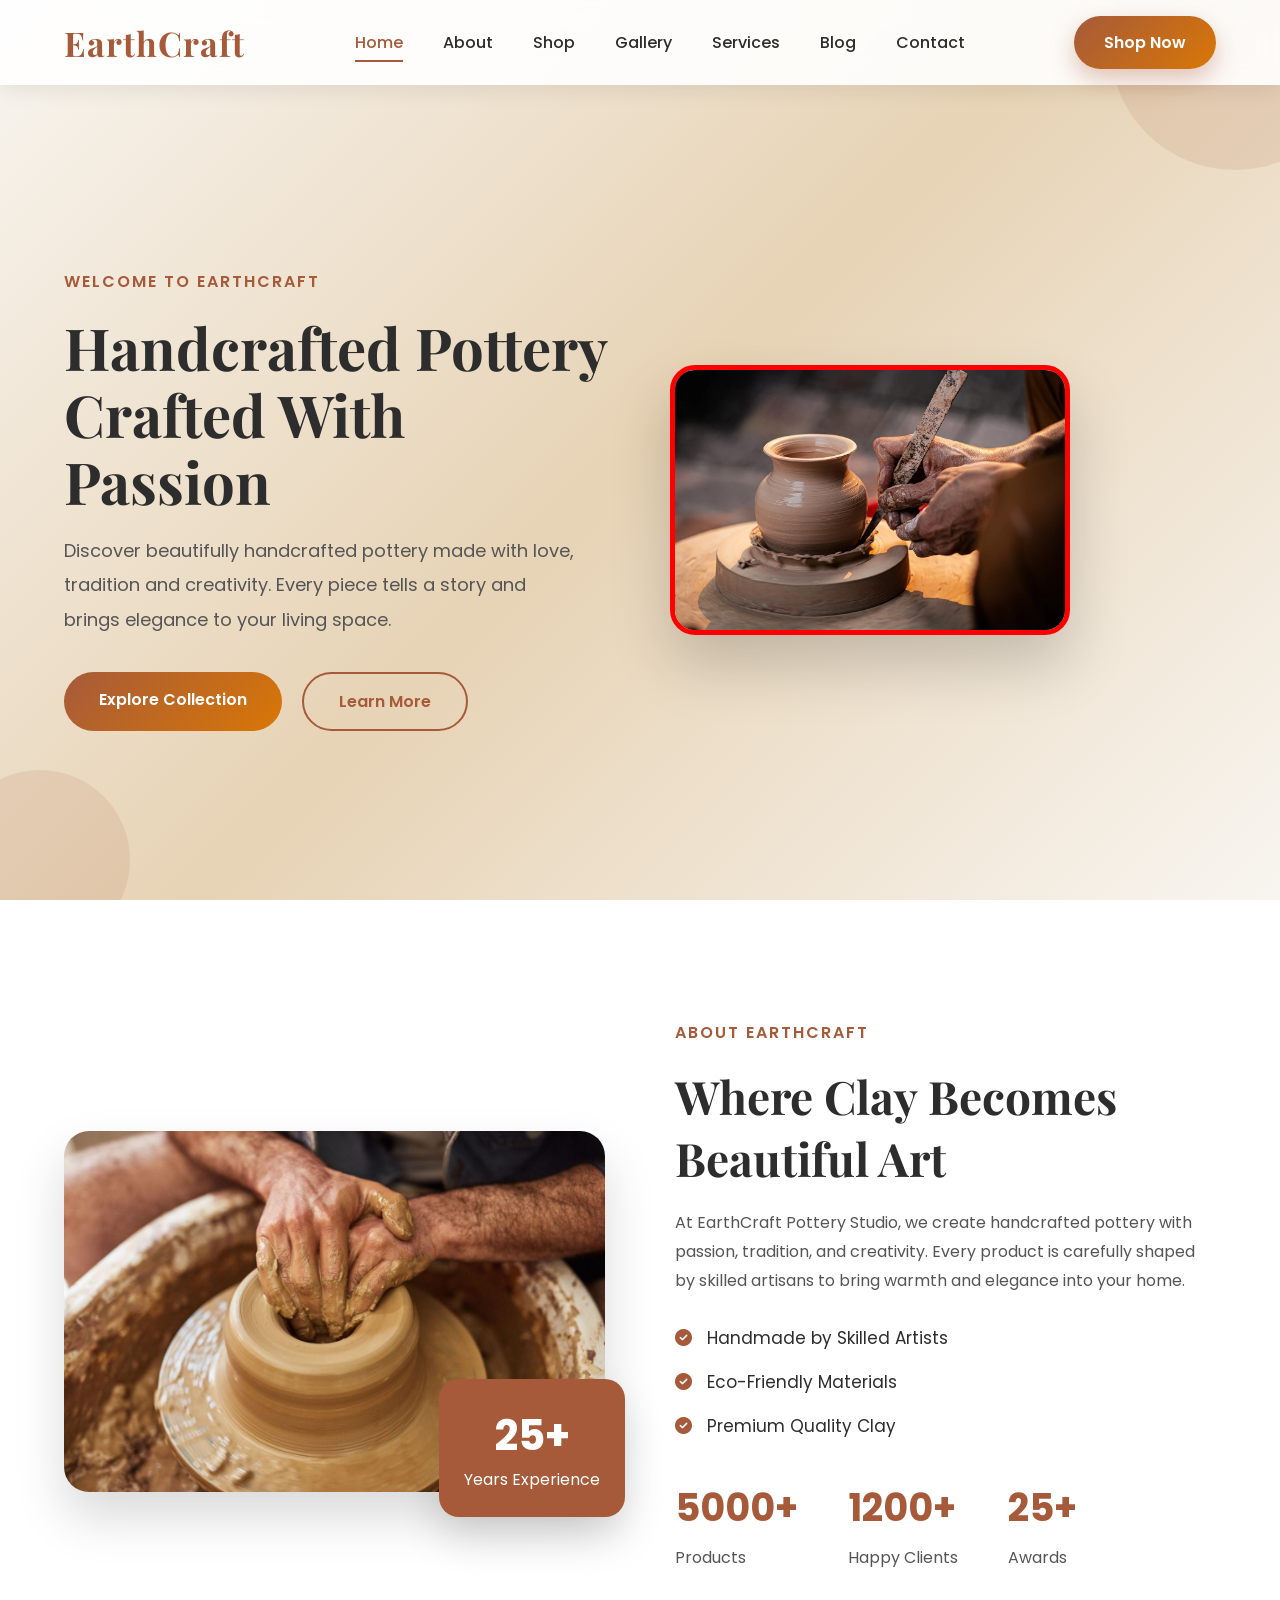
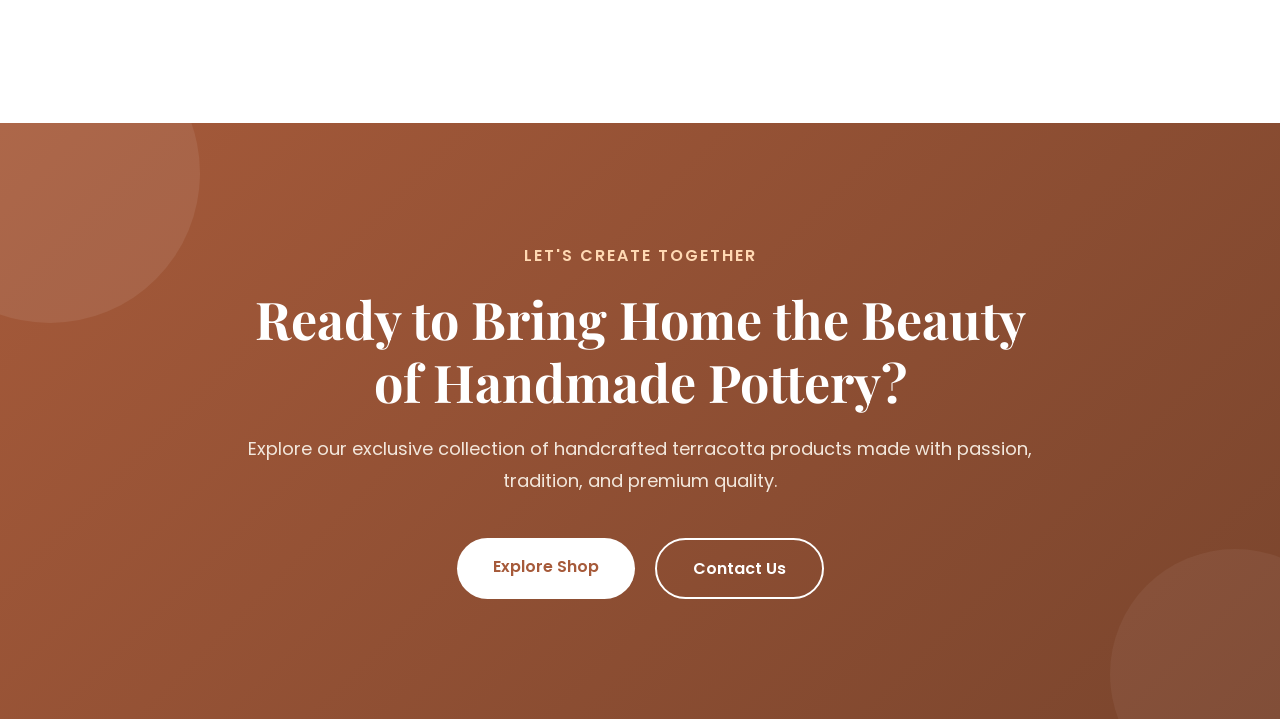
==== commit c29fc1c9: "Fix image folder path" ====
--- a/index.html
+++ b/index.html
@@ -118,8 +118,9 @@
 
             <div class="hero-image">
 
-                <img src="images/pottery.png" alt="Pottery">
-
+<img src="Images/pottery.png"
+     alt="Pottery"
+     style="width:400px;height:auto;border:5px solid red;">
             </div>
 
         </div>
@@ -143,7 +144,7 @@
 
             <div class="about-image">
 
-                <img src="images/about.jpg" alt="About Pottery">
+                <img src="Images/about.jpg" alt="About Pottery">
 
                 <div class="experience">
 
--- a/css/style.css
+++ b/css/style.css
@@ -481,7 +481,7 @@
 .about-banner{
 
 height:500px;
-background:url("../images/about-banner.jpg");
+background:url("../Images/about-banner.jpg");
 background-size:cover;
 background-position:center;
 position:relative;
@@ -1285,7 +1285,7 @@
 .shop-banner{
 
      height:350px;
-    background:url("../images/banner/shop-banner.jpg") center/cover no-repeat;
+    background:url("../Images/about-banner.jpg") center/cover no-repeat;
     display:flex;
     align-items:center;
     justify-content:center;
@@ -2247,7 +2247,7 @@
     min-height:70vh;
 
     background:linear-gradient(rgba(0,0,0,.60),rgba(0,0,0,.60)),
-    url("../images/gallery/gallery-banner.jpg") center/cover no-repeat;
+    url("../Images/about-banner.jpg") center/cover no-repeat;
 
     display:flex;
     justify-content:center;
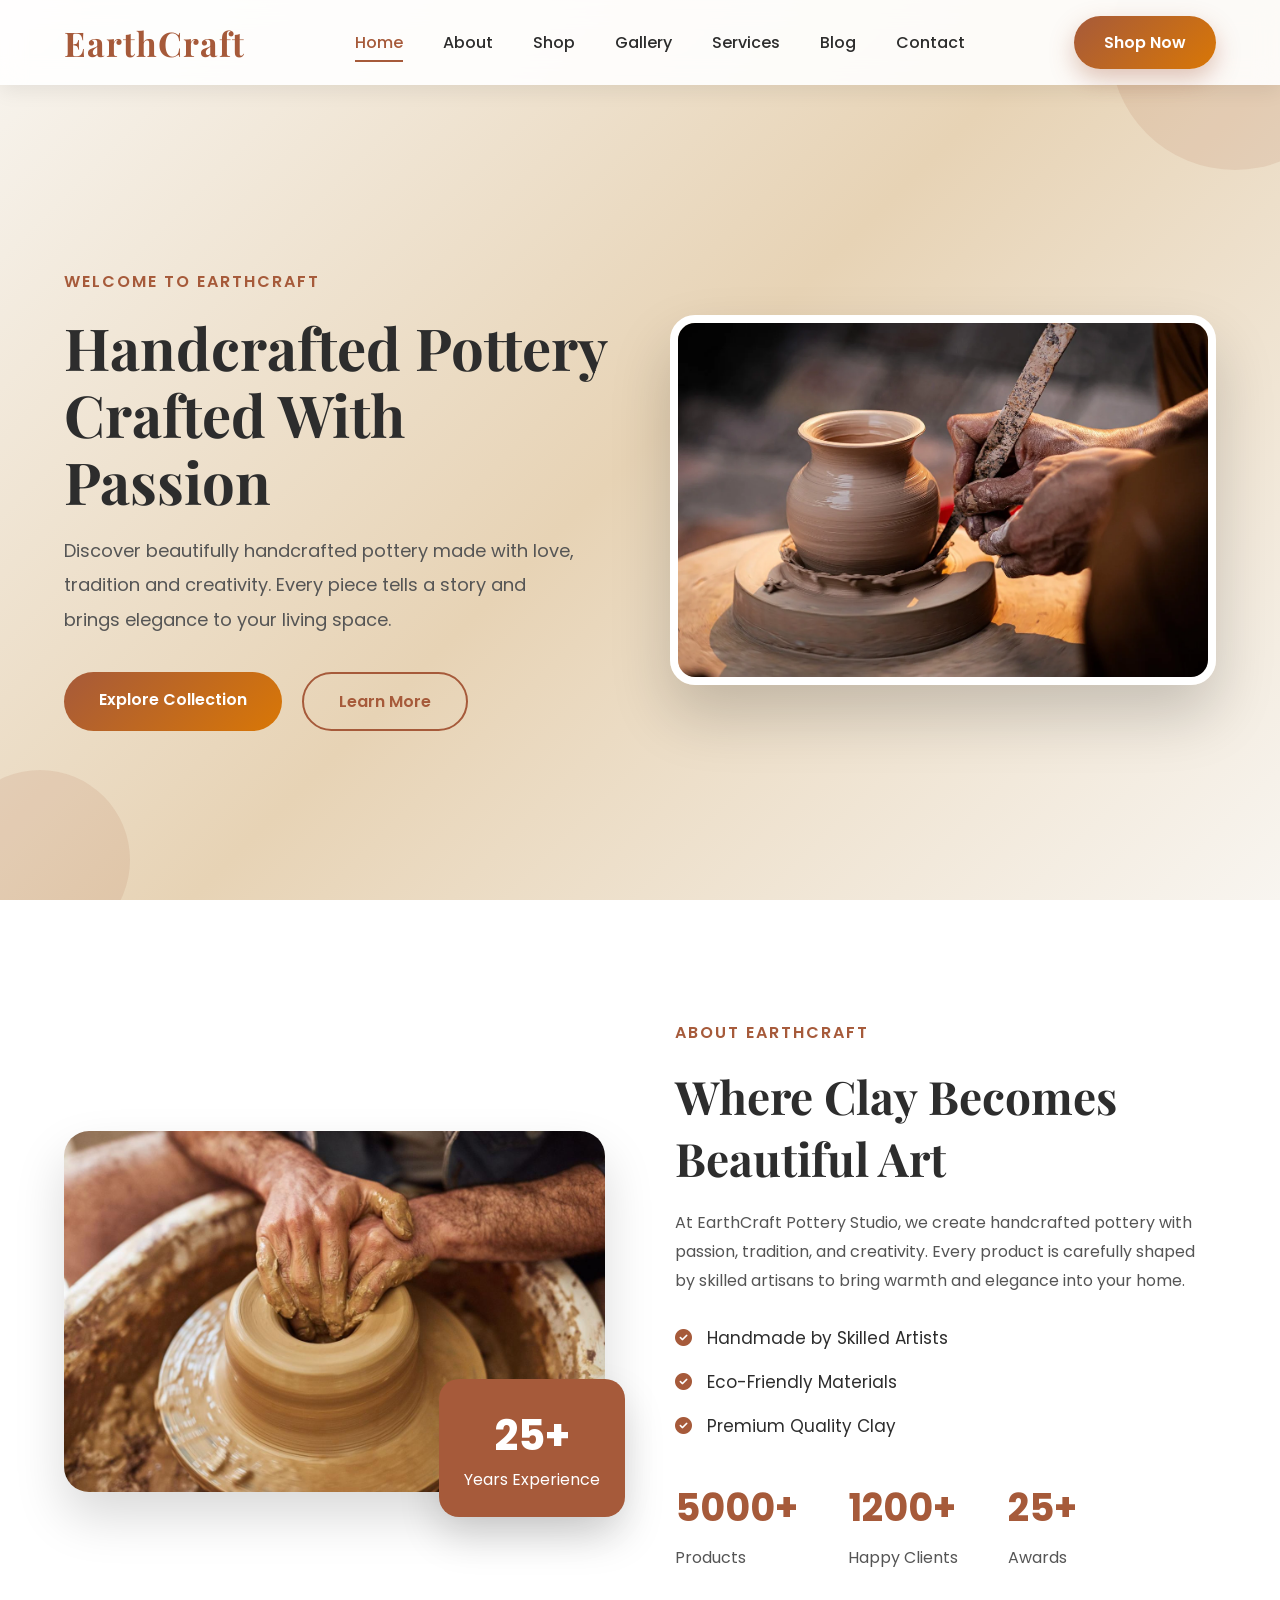
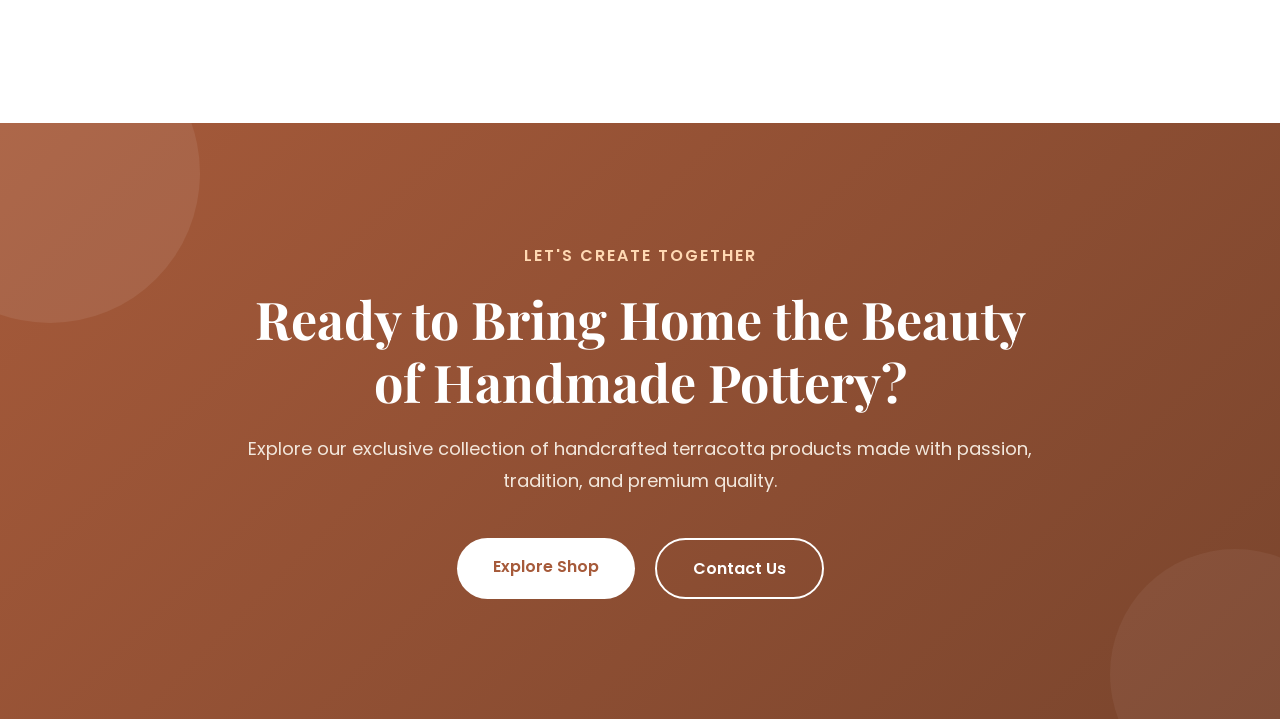
==== commit e7c4e867: "Fix shop page image paths" ====
--- a/index.html
+++ b/index.html
@@ -119,8 +119,7 @@
             <div class="hero-image">
 
 <img src="Images/pottery.png"
-     alt="Pottery"
-     style="width:400px;height:auto;border:5px solid red;">
+     alt="Pottery">
             </div>
 
         </div>
